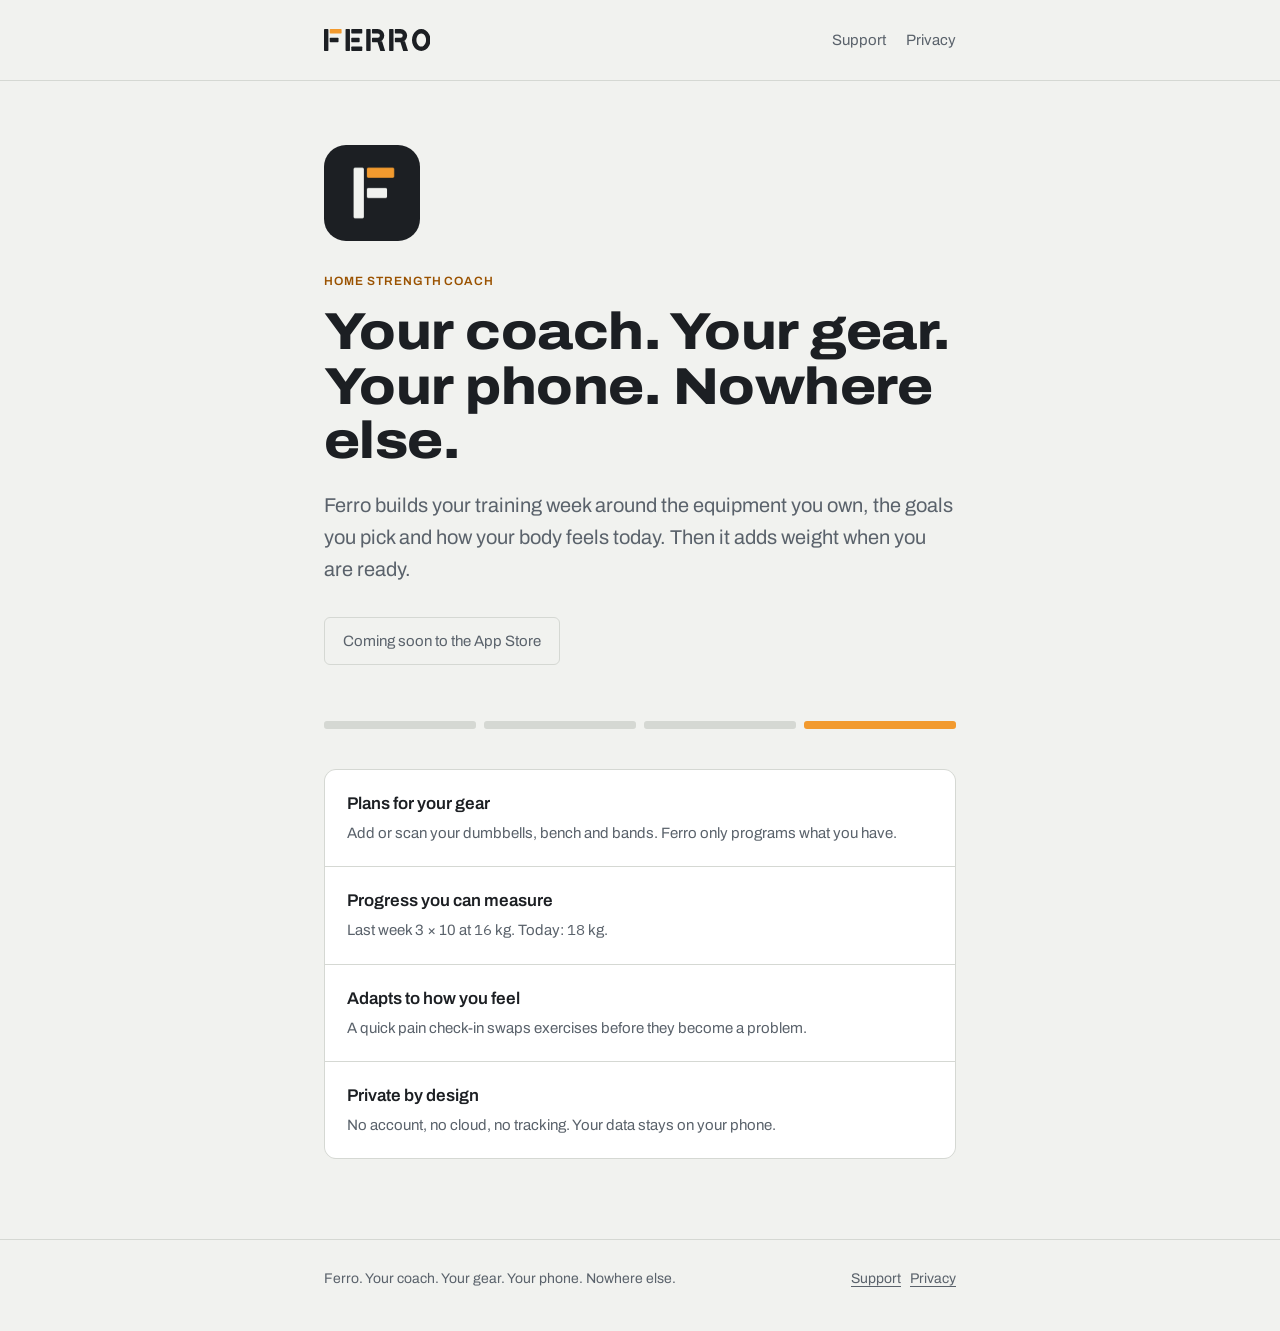
==== index.html @ 876897ce "Add Ferro static site and GitHub Pages workflow Home, support and privacy pages using the Ferro bran" ====
<!doctype html>
<html lang="en">
<head>
<meta charset="utf-8">
<meta name="viewport" content="width=device-width, initial-scale=1">
<title>Ferro: Home Strength Coach</title>
<meta name="description" content="A personal strength coach that lives on your phone. Plans built for your gear, your goals and your body. No account, no cloud.">
<meta name="theme-color" content="#1c1f23">
<meta property="og:title" content="Ferro: Home Strength Coach">
<meta property="og:description" content="A personal strength coach that lives on your phone. Plans built for your gear, your goals and your body. No account, no cloud.">
<meta property="og:image" content="assets/og.png">
<link rel="icon" href="assets/favicon.svg" type="image/svg+xml">
<link rel="apple-touch-icon" href="assets/app-icon.png">
<link rel="preconnect" href="https://fonts.googleapis.com">
<link rel="preconnect" href="https://fonts.gstatic.com" crossorigin>
<link href="https://fonts.googleapis.com/css2?family=Archivo:wdth,wght@100..125,400..800&family=IBM+Plex+Mono:wght@500&display=swap" rel="stylesheet">
<link rel="stylesheet" href="assets/style.css">
</head>
<body>
<header class="site"><div class="wrap">
<a class="logo" href="./"><svg role="img" aria-label="Ferro" xmlns="http://www.w3.org/2000/svg" viewBox="0 0 484 100"><rect x="0" y="0" width="20" height="100" rx="3" fill="currentColor"/><rect x="26" y="0" width="54" height="20" rx="3" fill="#F29A2E"/><rect x="26" y="40" width="40" height="20" rx="3" fill="currentColor"/><rect x="98" y="0" width="20" height="100" rx="3" fill="currentColor"/><rect x="124" y="0" width="50" height="20" rx="3" fill="currentColor"/><rect x="124" y="40" width="38" height="20" rx="3" fill="currentColor"/><rect x="124" y="80" width="50" height="20" rx="3" fill="currentColor"/><rect x="192" y="0" width="20" height="100" rx="3" fill="currentColor"/><path fill="currentColor" fill-rule="evenodd" d="M221,0 H244 A30,30 0 0 1 244,60 H221 A3,3 0 0 1 218,57 V43 A3,3 0 0 1 221,40 H244 A10,10 0 0 0 244,20 H221 A3,3 0 0 1 218,17 V3 A3,3 0 0 1 221,0 Z"/><path fill="currentColor" d="M242,56 L264,56 L278,100 L256,100 Z"/><rect x="296" y="0" width="20" height="100" rx="3" fill="currentColor"/><path fill="currentColor" fill-rule="evenodd" d="M325,0 H348 A30,30 0 0 1 348,60 H325 A3,3 0 0 1 322,57 V43 A3,3 0 0 1 325,40 H348 A10,10 0 0 0 348,20 H325 A3,3 0 0 1 322,17 V3 A3,3 0 0 1 325,0 Z"/><path fill="currentColor" d="M346,56 L368,56 L382,100 L360,100 Z"/><path fill="currentColor" fill-rule="evenodd" d="M442,0 A42,50 0 1 1 441.99,0 Z M442,20 A22,30 0 1 0 442.01,20 Z"/></svg>
</a>
<nav><a href="support.html">Support</a><a href="privacy.html">Privacy</a></nav>
</div></header>
<main><div class="wrap">
<img class="icon" src="assets/app-icon.png" alt="" width="96" height="96">
<p class="label">Home strength coach</p>
<h1>Your coach. Your gear. Your phone. Nowhere else.</h1>
<p class="lead">Ferro builds your training week around the equipment you own, the goals you pick and how your body feels today. Then it adds weight when you are ready.</p>
<span class="soon">Coming soon to the App Store</span>
<div class="plates" aria-hidden="true"><span></span><span></span><span></span><span></span></div>
<ul class="features">
<li><strong>Plans for your gear</strong><span>Add or scan your dumbbells, bench and bands. Ferro only programs what you have.</span></li>
<li><strong>Progress you can measure</strong><span>Last week 3 × 10 at <span class="mono">16</span> kg. Today: <span class="mono">18</span> kg.</span></li>
<li><strong>Adapts to how you feel</strong><span>A quick pain check-in swaps exercises before they become a problem.</span></li>
<li><strong>Private by design</strong><span>No account, no cloud, no tracking. Your data stays on your phone.</span></li>
</ul>
</div></main>
<footer><div class="wrap">
<span>Ferro. Your coach. Your gear. Your phone. Nowhere else.</span>
<span><a href="support.html">Support</a> &nbsp; <a href="privacy.html">Privacy</a></span>
</div></footer>
</body>
</html>
---- assets/style.css ----
:root {
  --iron: #1c1f23; --chalk: #f1f2ef; --ember: #f29a2e;
  --surface: var(--iron); --raised: #262a2f; --line: #3a4047;
  --ink: var(--chalk); --muted: #a3aab2; --accent-ink: var(--ember);
  --sans: "Archivo", system-ui, -apple-system, "Segoe UI", sans-serif;
  --mono: "IBM Plex Mono", ui-monospace, Menlo, monospace;
  color-scheme: dark light;
}
@media (prefers-color-scheme: light) {
  :root { --surface: var(--chalk); --raised: #fff; --line: #d5d8d3;
          --ink: var(--iron); --muted: #5a626b; --accent-ink: #9a5200; }
}
* { box-sizing: border-box; }
html { -webkit-text-size-adjust: 100%; }
body {
  margin: 0; background: var(--surface); color: var(--ink);
  font: 400 17px/1.6 var(--sans);
}
a { color: var(--accent-ink); text-underline-offset: 3px; }
a:focus-visible { outline: 2px solid var(--ember); outline-offset: 2px; border-radius: 3px; }
.wrap { max-width: 680px; margin: 0 auto; padding: 0 24px; }

header.site { padding: 28px 0; border-bottom: 1px solid var(--line); }
header.site .wrap { display: flex; align-items: center; justify-content: space-between; gap: 16px; }
.logo { display: block; color: var(--ink); line-height: 0; }
.logo svg { height: 22px; width: auto; }
nav { display: flex; gap: 20px; font-size: 15px; }
nav a { color: var(--muted); text-decoration: none; }
nav a:hover, nav a[aria-current] { color: var(--ink); }

main { padding: 64px 0 80px; }
h1 { font-weight: 800; font-stretch: 112%; font-size: clamp(36px, 7vw, 52px);
     line-height: 1.05; letter-spacing: -0.01em; margin: 0 0 20px; }
h2 { font-weight: 700; font-size: 22px; line-height: 1.3; margin: 48px 0 12px; }
h3 { font-weight: 600; font-size: 17px; margin: 28px 0 6px; }
p, li { color: var(--ink); }
.lead { font-size: 20px; color: var(--muted); margin: 0 0 32px; max-width: 34em; }
.label { font: 600 12px/16px var(--sans); letter-spacing: .08em; text-transform: uppercase; color: var(--accent-ink); margin: 0 0 16px; }
.mono { font-family: var(--mono); }
.muted { color: var(--muted); }

.icon { width: 96px; height: 96px; border-radius: 22px; display: block; margin: 0 0 32px; }
.btn { display: inline-block; background: var(--ember); color: var(--iron); font-weight: 600;
       padding: 12px 20px; border-radius: 6px; text-decoration: none; }
.soon { display: inline-block; border: 1px solid var(--line); color: var(--muted);
        padding: 11px 18px; border-radius: 6px; font-size: 15px; }

.plates { display: flex; gap: 8px; margin: 56px 0 0; }
.plates span { height: 8px; flex: 1; background: var(--line); border-radius: 3px; }
.plates span:last-child { background: var(--ember); }

.features { list-style: none; padding: 0; margin: 40px 0 0; display: grid; gap: 1px;
            background: var(--line); border: 1px solid var(--line); border-radius: 12px; overflow: hidden; }
.features li { background: var(--raised); padding: 20px 22px; }
.features strong { display: block; font-weight: 600; margin-bottom: 2px; }
.features span { color: var(--muted); font-size: 15px; }

.card { background: var(--raised); border: 1px solid var(--line); border-radius: 12px; padding: 22px; margin: 24px 0; }
.card p { margin: 0 0 8px; } .card p:last-child { margin: 0; }
details { border-top: 1px solid var(--line); padding: 14px 0; }
details:last-of-type { border-bottom: 1px solid var(--line); }
summary { cursor: pointer; font-weight: 600; }
details p { margin: 10px 0 0; color: var(--muted); }

footer { border-top: 1px solid var(--line); padding: 28px 0 40px; font-size: 14px; color: var(--muted); }
footer .wrap { display: flex; flex-wrap: wrap; gap: 8px 20px; justify-content: space-between; }
footer a { color: var(--muted); }
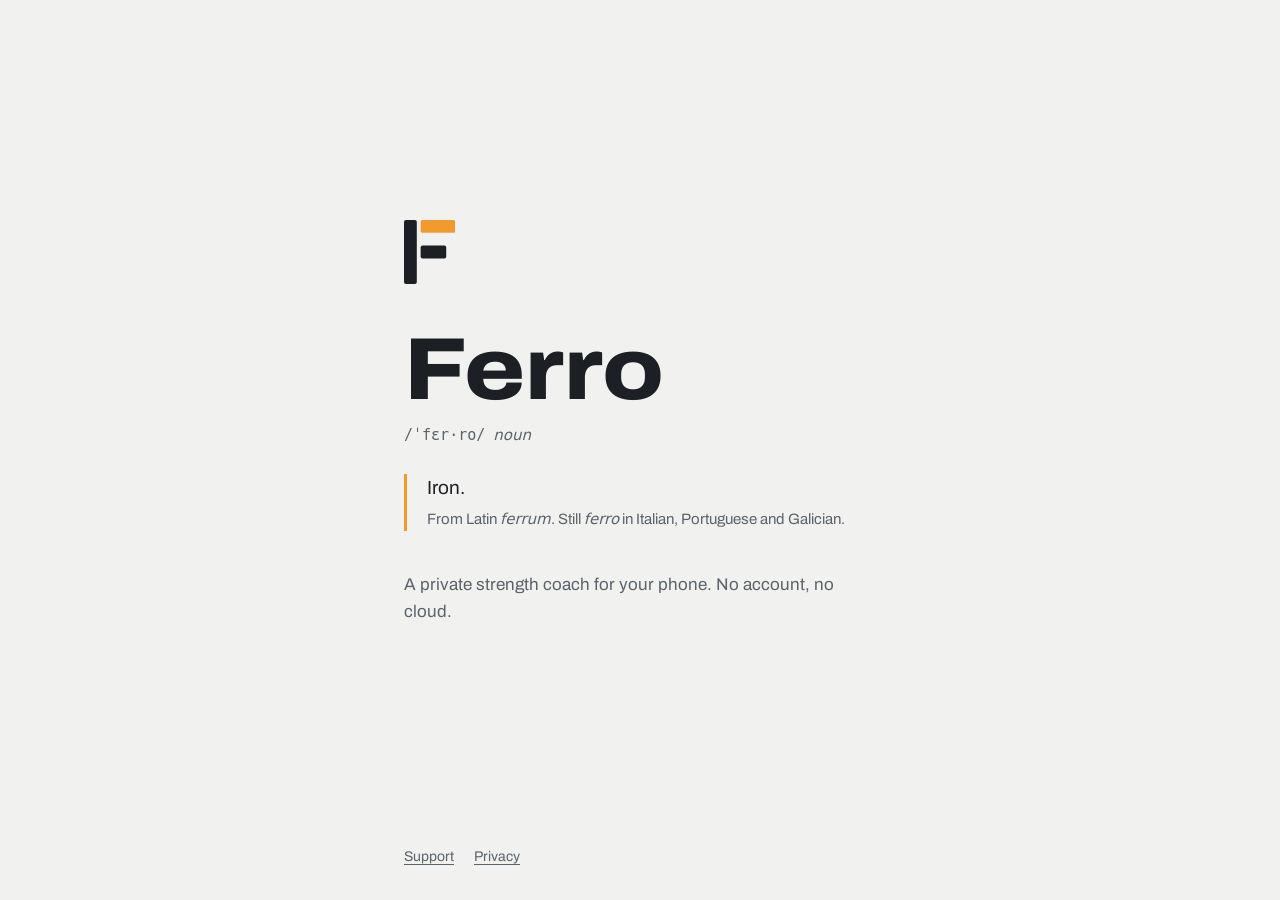
==== commit a3c0b4f0: "Simplify home page and README to logo, name, definition and one line Co-Authored-By: Claude Sonnet 5" ====
--- a/index.html
+++ b/index.html
@@ -3,11 +3,11 @@
 <head>
 <meta charset="utf-8">
 <meta name="viewport" content="width=device-width, initial-scale=1">
-<title>Ferro: Home Strength Coach</title>
-<meta name="description" content="A personal strength coach that lives on your phone. Plans built for your gear, your goals and your body. No account, no cloud.">
+<title>Ferro</title>
+<meta name="description" content="Ferro: a private strength coach for your phone. No account, no cloud.">
 <meta name="theme-color" content="#1c1f23">
-<meta property="og:title" content="Ferro: Home Strength Coach">
-<meta property="og:description" content="A personal strength coach that lives on your phone. Plans built for your gear, your goals and your body. No account, no cloud.">
+<meta property="og:title" content="Ferro">
+<meta property="og:description" content="A private strength coach for your phone. No account, no cloud.">
 <meta property="og:image" content="assets/og.png">
 <link rel="icon" href="assets/favicon.svg" type="image/svg+xml">
 <link rel="apple-touch-icon" href="assets/app-icon.png">
@@ -15,30 +15,30 @@
 <link rel="preconnect" href="https://fonts.gstatic.com" crossorigin>
 <link href="https://fonts.googleapis.com/css2?family=Archivo:wdth,wght@100..125,400..800&family=IBM+Plex+Mono:wght@500&display=swap" rel="stylesheet">
 <link rel="stylesheet" href="assets/style.css">
+<style>
+.home { min-height: 100vh; min-height: 100svh; display: flex; flex-direction: column; }
+.home main { flex: 1; display: flex; align-items: center; padding: 48px 0; }
+.home .wrap { max-width: 520px; width: 100%; }
+.mark { height: 64px; width: auto; color: var(--ink); display: block; margin: 0 0 40px; }
+.home h1 { font-size: clamp(56px, 14vw, 88px); margin: 0 0 8px; letter-spacing: 0; }
+.pron { font: 500 15px/1.4 var(--mono); color: var(--muted); margin: 0 0 28px; }
+.pron em { font-family: var(--sans); font-style: italic; margin-left: 8px; }
+.def { margin: 0 0 40px; padding: 0 0 0 20px; border-left: 3px solid var(--ember); font-size: 19px; line-height: 1.5; }
+.def small { display: block; margin-top: 6px; font-size: 15px; color: var(--muted); }
+.purpose { font-size: 17px; color: var(--muted); margin: 0; }
+.home footer { border: 0; padding: 0 0 32px; }
+.home footer .wrap { justify-content: flex-start; gap: 20px; }
+</style>
 </head>
-<body>
-<header class="site"><div class="wrap">
-<a class="logo" href="./"><svg role="img" aria-label="Ferro" xmlns="http://www.w3.org/2000/svg" viewBox="0 0 484 100"><rect x="0" y="0" width="20" height="100" rx="3" fill="currentColor"/><rect x="26" y="0" width="54" height="20" rx="3" fill="#F29A2E"/><rect x="26" y="40" width="40" height="20" rx="3" fill="currentColor"/><rect x="98" y="0" width="20" height="100" rx="3" fill="currentColor"/><rect x="124" y="0" width="50" height="20" rx="3" fill="currentColor"/><rect x="124" y="40" width="38" height="20" rx="3" fill="currentColor"/><rect x="124" y="80" width="50" height="20" rx="3" fill="currentColor"/><rect x="192" y="0" width="20" height="100" rx="3" fill="currentColor"/><path fill="currentColor" fill-rule="evenodd" d="M221,0 H244 A30,30 0 0 1 244,60 H221 A3,3 0 0 1 218,57 V43 A3,3 0 0 1 221,40 H244 A10,10 0 0 0 244,20 H221 A3,3 0 0 1 218,17 V3 A3,3 0 0 1 221,0 Z"/><path fill="currentColor" d="M242,56 L264,56 L278,100 L256,100 Z"/><rect x="296" y="0" width="20" height="100" rx="3" fill="currentColor"/><path fill="currentColor" fill-rule="evenodd" d="M325,0 H348 A30,30 0 0 1 348,60 H325 A3,3 0 0 1 322,57 V43 A3,3 0 0 1 325,40 H348 A10,10 0 0 0 348,20 H325 A3,3 0 0 1 322,17 V3 A3,3 0 0 1 325,0 Z"/><path fill="currentColor" d="M346,56 L368,56 L382,100 L360,100 Z"/><path fill="currentColor" fill-rule="evenodd" d="M442,0 A42,50 0 1 1 441.99,0 Z M442,20 A22,30 0 1 0 442.01,20 Z"/></svg>
-</a>
-<nav><a href="support.html">Support</a><a href="privacy.html">Privacy</a></nav>
-</div></header>
+<body class="home">
 <main><div class="wrap">
-<img class="icon" src="assets/app-icon.png" alt="" width="96" height="96">
-<p class="label">Home strength coach</p>
-<h1>Your coach. Your gear. Your phone. Nowhere else.</h1>
-<p class="lead">Ferro builds your training week around the equipment you own, the goals you pick and how your body feels today. Then it adds weight when you are ready.</p>
-<span class="soon">Coming soon to the App Store</span>
-<div class="plates" aria-hidden="true"><span></span><span></span><span></span><span></span></div>
-<ul class="features">
-<li><strong>Plans for your gear</strong><span>Add or scan your dumbbells, bench and bands. Ferro only programs what you have.</span></li>
-<li><strong>Progress you can measure</strong><span>Last week 3 × 10 at <span class="mono">16</span> kg. Today: <span class="mono">18</span> kg.</span></li>
-<li><strong>Adapts to how you feel</strong><span>A quick pain check-in swaps exercises before they become a problem.</span></li>
-<li><strong>Private by design</strong><span>No account, no cloud, no tracking. Your data stays on your phone.</span></li>
-</ul>
+<svg class="mark" role="img" aria-label="Ferro logo" xmlns="http://www.w3.org/2000/svg" viewBox="0 0 80 100" ><rect x="0" y="0" width="20" height="100" rx="3" fill="currentColor"/><rect x="26" y="0" width="54" height="20" rx="3" fill="#F29A2E"/><rect x="26" y="40" width="40" height="20" rx="3" fill="currentColor"/></svg>
+
+<h1>Ferro</h1>
+<p class="pron">/ˈfɛr·ro/<em>noun</em></p>
+<p class="def">Iron.<small>From Latin <i>ferrum</i>. Still <i>ferro</i> in Italian, Portuguese and Galician.</small></p>
+<p class="purpose">A private strength coach for your phone. No account, no cloud.</p>
 </div></main>
-<footer><div class="wrap">
-<span>Ferro. Your coach. Your gear. Your phone. Nowhere else.</span>
-<span><a href="support.html">Support</a> &nbsp; <a href="privacy.html">Privacy</a></span>
-</div></footer>
+<footer><div class="wrap"><a href="support.html">Support</a><a href="privacy.html">Privacy</a></div></footer>
 </body>
 </html>
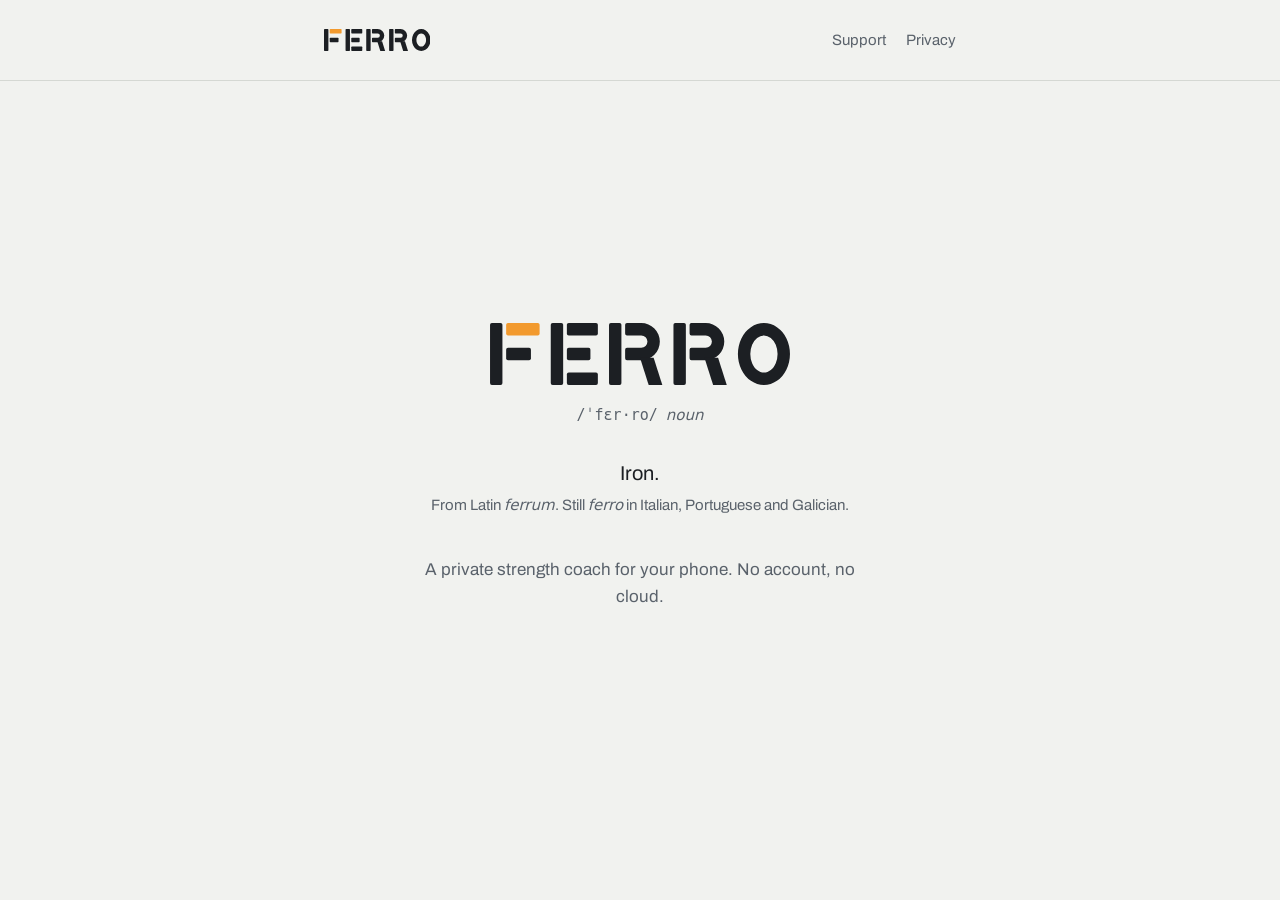
==== commit fb9b60fc: "Center home content and restore top bar with logo and nav Co-Authored-By: Claude Sonnet 5.5 <noreply" ====
--- a/index.html
+++ b/index.html
@@ -17,28 +17,33 @@
 <link rel="stylesheet" href="assets/style.css">
 <style>
 .home { min-height: 100vh; min-height: 100svh; display: flex; flex-direction: column; }
-.home main { flex: 1; display: flex; align-items: center; padding: 48px 0; }
-.home .wrap { max-width: 520px; width: 100%; }
-.mark { height: 64px; width: auto; color: var(--ink); display: block; margin: 0 0 40px; }
-.home h1 { font-size: clamp(56px, 14vw, 88px); margin: 0 0 8px; letter-spacing: 0; }
-.pron { font: 500 15px/1.4 var(--mono); color: var(--muted); margin: 0 0 28px; }
+.home main { flex: 1; display: flex; align-items: center; padding: 48px 0 96px; }
+.home main .wrap { max-width: 520px; width: 100%; }
+.home header.site .wrap { max-width: 680px; text-align: left; }
+.home { text-align: center; }
+.wm { display: block; width: min(300px, 68vw); height: auto; color: var(--ink); margin: 0 auto; }
+.home h1 { margin: 0 0 20px; line-height: 0; }
+.pron { font: 500 15px/1.4 var(--mono); color: var(--muted); margin: 0 0 32px; }
 .pron em { font-family: var(--sans); font-style: italic; margin-left: 8px; }
-.def { margin: 0 0 40px; padding: 0 0 0 20px; border-left: 3px solid var(--ember); font-size: 19px; line-height: 1.5; }
+.def { margin: 0 0 40px; padding: 0; font-size: 20px; line-height: 1.5; }
 .def small { display: block; margin-top: 6px; font-size: 15px; color: var(--muted); }
 .purpose { font-size: 17px; color: var(--muted); margin: 0; }
 .home footer { border: 0; padding: 0 0 32px; }
-.home footer .wrap { justify-content: flex-start; gap: 20px; }
+.home footer .wrap { justify-content: center; gap: 20px; }
 </style>
 </head>
 <body class="home">
+<header class="site"><div class="wrap">
+<a class="logo" href="./"><svg role="img" aria-label="Ferro" xmlns="http://www.w3.org/2000/svg" viewBox="0 0 484 100"><rect x="0" y="0" width="20" height="100" rx="3" fill="currentColor"/><rect x="26" y="0" width="54" height="20" rx="3" fill="#F29A2E"/><rect x="26" y="40" width="40" height="20" rx="3" fill="currentColor"/><rect x="98" y="0" width="20" height="100" rx="3" fill="currentColor"/><rect x="124" y="0" width="50" height="20" rx="3" fill="currentColor"/><rect x="124" y="40" width="38" height="20" rx="3" fill="currentColor"/><rect x="124" y="80" width="50" height="20" rx="3" fill="currentColor"/><rect x="192" y="0" width="20" height="100" rx="3" fill="currentColor"/><path fill="currentColor" fill-rule="evenodd" d="M221,0 H244 A30,30 0 0 1 244,60 H221 A3,3 0 0 1 218,57 V43 A3,3 0 0 1 221,40 H244 A10,10 0 0 0 244,20 H221 A3,3 0 0 1 218,17 V3 A3,3 0 0 1 221,0 Z"/><path fill="currentColor" d="M242,56 L264,56 L278,100 L256,100 Z"/><rect x="296" y="0" width="20" height="100" rx="3" fill="currentColor"/><path fill="currentColor" fill-rule="evenodd" d="M325,0 H348 A30,30 0 0 1 348,60 H325 A3,3 0 0 1 322,57 V43 A3,3 0 0 1 325,40 H348 A10,10 0 0 0 348,20 H325 A3,3 0 0 1 322,17 V3 A3,3 0 0 1 325,0 Z"/><path fill="currentColor" d="M346,56 L368,56 L382,100 L360,100 Z"/><path fill="currentColor" fill-rule="evenodd" d="M442,0 A42,50 0 1 1 441.99,0 Z M442,20 A22,30 0 1 0 442.01,20 Z"/></svg>
+</a>
+<nav><a href="support.html">Support</a><a href="privacy.html">Privacy</a></nav>
+</div></header>
 <main><div class="wrap">
-<svg class="mark" role="img" aria-label="Ferro logo" xmlns="http://www.w3.org/2000/svg" viewBox="0 0 80 100" ><rect x="0" y="0" width="20" height="100" rx="3" fill="currentColor"/><rect x="26" y="0" width="54" height="20" rx="3" fill="#F29A2E"/><rect x="26" y="40" width="40" height="20" rx="3" fill="currentColor"/></svg>
-
-<h1>Ferro</h1>
+<h1><svg class="wm" role="img" aria-label="Ferro" xmlns="http://www.w3.org/2000/svg" viewBox="0 0 484 100"><rect x="0" y="0" width="20" height="100" rx="3" fill="currentColor"/><rect x="26" y="0" width="54" height="20" rx="3" fill="#F29A2E"/><rect x="26" y="40" width="40" height="20" rx="3" fill="currentColor"/><rect x="98" y="0" width="20" height="100" rx="3" fill="currentColor"/><rect x="124" y="0" width="50" height="20" rx="3" fill="currentColor"/><rect x="124" y="40" width="38" height="20" rx="3" fill="currentColor"/><rect x="124" y="80" width="50" height="20" rx="3" fill="currentColor"/><rect x="192" y="0" width="20" height="100" rx="3" fill="currentColor"/><path fill="currentColor" fill-rule="evenodd" d="M221,0 H244 A30,30 0 0 1 244,60 H221 A3,3 0 0 1 218,57 V43 A3,3 0 0 1 221,40 H244 A10,10 0 0 0 244,20 H221 A3,3 0 0 1 218,17 V3 A3,3 0 0 1 221,0 Z"/><path fill="currentColor" d="M242,56 L264,56 L278,100 L256,100 Z"/><rect x="296" y="0" width="20" height="100" rx="3" fill="currentColor"/><path fill="currentColor" fill-rule="evenodd" d="M325,0 H348 A30,30 0 0 1 348,60 H325 A3,3 0 0 1 322,57 V43 A3,3 0 0 1 325,40 H348 A10,10 0 0 0 348,20 H325 A3,3 0 0 1 322,17 V3 A3,3 0 0 1 325,0 Z"/><path fill="currentColor" d="M346,56 L368,56 L382,100 L360,100 Z"/><path fill="currentColor" fill-rule="evenodd" d="M442,0 A42,50 0 1 1 441.99,0 Z M442,20 A22,30 0 1 0 442.01,20 Z"/></svg>
+</h1>
 <p class="pron">/ˈfɛr·ro/<em>noun</em></p>
 <p class="def">Iron.<small>From Latin <i>ferrum</i>. Still <i>ferro</i> in Italian, Portuguese and Galician.</small></p>
 <p class="purpose">A private strength coach for your phone. No account, no cloud.</p>
 </div></main>
-<footer><div class="wrap"><a href="support.html">Support</a><a href="privacy.html">Privacy</a></div></footer>
 </body>
 </html>
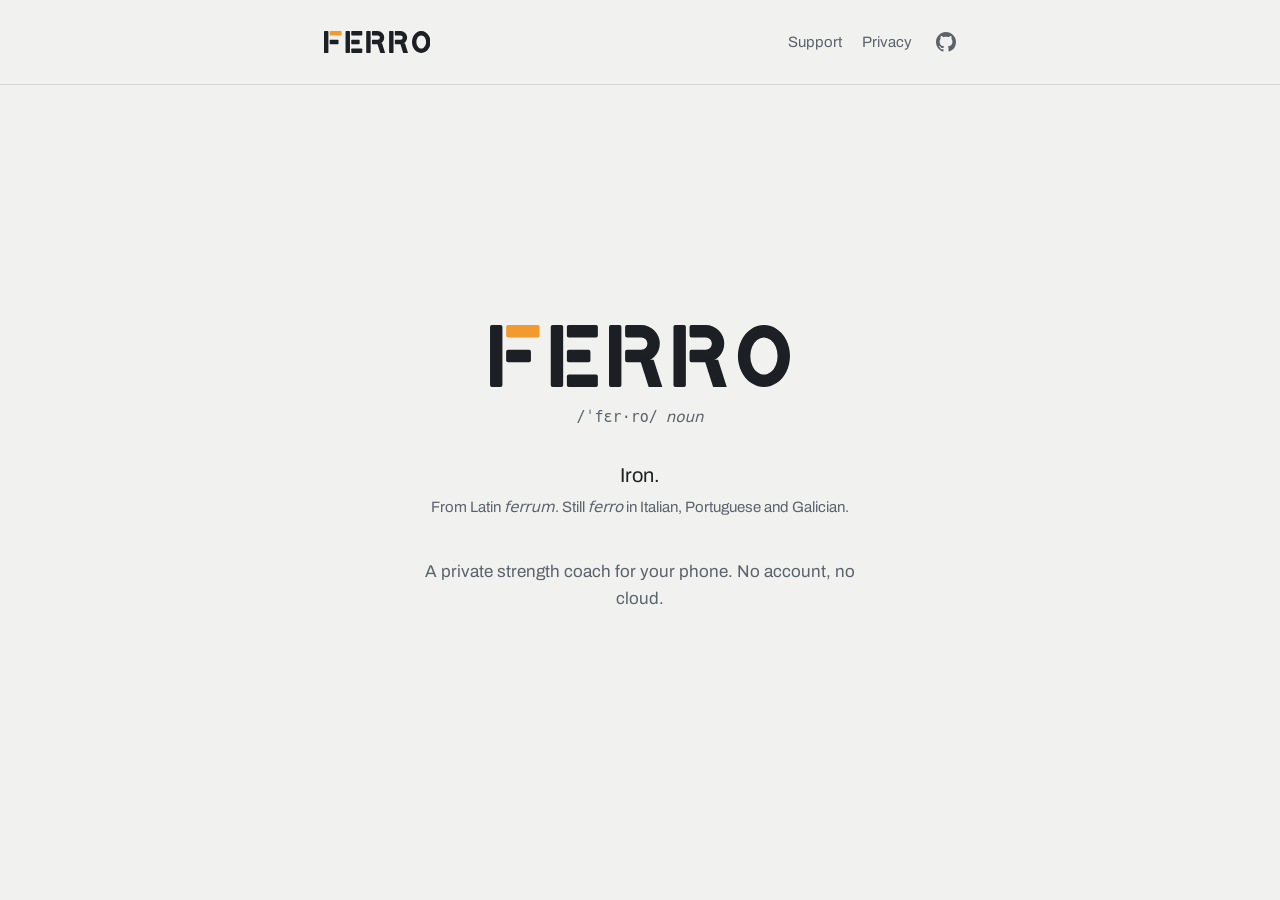
==== commit f952c364: "Add GitHub icon linking to the source code in the top bar Co-Authored-By: Claude Sonnet 5.5 <noreply" ====
--- a/index.html
+++ b/index.html
@@ -36,7 +36,7 @@
 <header class="site"><div class="wrap">
 <a class="logo" href="./"><svg role="img" aria-label="Ferro" xmlns="http://www.w3.org/2000/svg" viewBox="0 0 484 100"><rect x="0" y="0" width="20" height="100" rx="3" fill="currentColor"/><rect x="26" y="0" width="54" height="20" rx="3" fill="#F29A2E"/><rect x="26" y="40" width="40" height="20" rx="3" fill="currentColor"/><rect x="98" y="0" width="20" height="100" rx="3" fill="currentColor"/><rect x="124" y="0" width="50" height="20" rx="3" fill="currentColor"/><rect x="124" y="40" width="38" height="20" rx="3" fill="currentColor"/><rect x="124" y="80" width="50" height="20" rx="3" fill="currentColor"/><rect x="192" y="0" width="20" height="100" rx="3" fill="currentColor"/><path fill="currentColor" fill-rule="evenodd" d="M221,0 H244 A30,30 0 0 1 244,60 H221 A3,3 0 0 1 218,57 V43 A3,3 0 0 1 221,40 H244 A10,10 0 0 0 244,20 H221 A3,3 0 0 1 218,17 V3 A3,3 0 0 1 221,0 Z"/><path fill="currentColor" d="M242,56 L264,56 L278,100 L256,100 Z"/><rect x="296" y="0" width="20" height="100" rx="3" fill="currentColor"/><path fill="currentColor" fill-rule="evenodd" d="M325,0 H348 A30,30 0 0 1 348,60 H325 A3,3 0 0 1 322,57 V43 A3,3 0 0 1 325,40 H348 A10,10 0 0 0 348,20 H325 A3,3 0 0 1 322,17 V3 A3,3 0 0 1 325,0 Z"/><path fill="currentColor" d="M346,56 L368,56 L382,100 L360,100 Z"/><path fill="currentColor" fill-rule="evenodd" d="M442,0 A42,50 0 1 1 441.99,0 Z M442,20 A22,30 0 1 0 442.01,20 Z"/></svg>
 </a>
-<nav><a href="support.html">Support</a><a href="privacy.html">Privacy</a></nav>
+<nav><a href="support.html">Support</a><a href="privacy.html">Privacy</a><a class="gh" href="https://github.com/xoanmi/ferro-site" aria-label="Source code on GitHub" title="Source code"><svg viewBox="0 0 16 16" width="20" height="20" aria-hidden="true" fill="currentColor"><path d="M8 0C3.58 0 0 3.58 0 8c0 3.54 2.29 6.53 5.47 7.59.4.07.55-.17.55-.38 0-.19-.01-.82-.01-1.49-2.01.37-2.53-.49-2.69-.94-.09-.23-.48-.94-.82-1.13-.28-.15-.68-.52-.01-.53.63-.01 1.08.58 1.23.82.72 1.21 1.87.87 2.33.66.07-.52.28-.87.51-1.07-1.78-.2-3.64-.89-3.64-3.95 0-.87.31-1.59.82-2.15-.08-.2-.36-1.02.08-2.12 0 0 .67-.21 2.2.82.64-.18 1.32-.27 2-.27s1.36.09 2 .27c1.53-1.04 2.2-.82 2.2-.82.44 1.1.16 1.92.08 2.12.51.56.82 1.27.82 2.15 0 3.07-1.87 3.75-3.65 3.95.29.25.54.73.54 1.48 0 1.07-.01 1.93-.01 2.2 0 .21.15.46.55.38A8.01 8.01 0 0 0 16 8c0-4.42-3.58-8-8-8z"/></svg></a></nav>
 </div></header>
 <main><div class="wrap">
 <h1><svg class="wm" role="img" aria-label="Ferro" xmlns="http://www.w3.org/2000/svg" viewBox="0 0 484 100"><rect x="0" y="0" width="20" height="100" rx="3" fill="currentColor"/><rect x="26" y="0" width="54" height="20" rx="3" fill="#F29A2E"/><rect x="26" y="40" width="40" height="20" rx="3" fill="currentColor"/><rect x="98" y="0" width="20" height="100" rx="3" fill="currentColor"/><rect x="124" y="0" width="50" height="20" rx="3" fill="currentColor"/><rect x="124" y="40" width="38" height="20" rx="3" fill="currentColor"/><rect x="124" y="80" width="50" height="20" rx="3" fill="currentColor"/><rect x="192" y="0" width="20" height="100" rx="3" fill="currentColor"/><path fill="currentColor" fill-rule="evenodd" d="M221,0 H244 A30,30 0 0 1 244,60 H221 A3,3 0 0 1 218,57 V43 A3,3 0 0 1 221,40 H244 A10,10 0 0 0 244,20 H221 A3,3 0 0 1 218,17 V3 A3,3 0 0 1 221,0 Z"/><path fill="currentColor" d="M242,56 L264,56 L278,100 L256,100 Z"/><rect x="296" y="0" width="20" height="100" rx="3" fill="currentColor"/><path fill="currentColor" fill-rule="evenodd" d="M325,0 H348 A30,30 0 0 1 348,60 H325 A3,3 0 0 1 322,57 V43 A3,3 0 0 1 325,40 H348 A10,10 0 0 0 348,20 H325 A3,3 0 0 1 322,17 V3 A3,3 0 0 1 325,0 Z"/><path fill="currentColor" d="M346,56 L368,56 L382,100 L360,100 Z"/><path fill="currentColor" fill-rule="evenodd" d="M442,0 A42,50 0 1 1 441.99,0 Z M442,20 A22,30 0 1 0 442.01,20 Z"/></svg>
--- a/assets/style.css
+++ b/assets/style.css
@@ -65,3 +65,8 @@
 footer { border-top: 1px solid var(--line); padding: 28px 0 40px; font-size: 14px; color: var(--muted); }
 footer .wrap { display: flex; flex-wrap: wrap; gap: 8px 20px; justify-content: space-between; }
 footer a { color: var(--muted); }
+
+nav { align-items: center; }
+nav .gh { display: inline-flex; line-height: 0; padding: 4px; margin-right: -4px; border-radius: 3px; }
+nav .gh:hover { color: var(--ink); }
+nav .gh:focus-visible { outline: 2px solid var(--ember); outline-offset: 2px; }
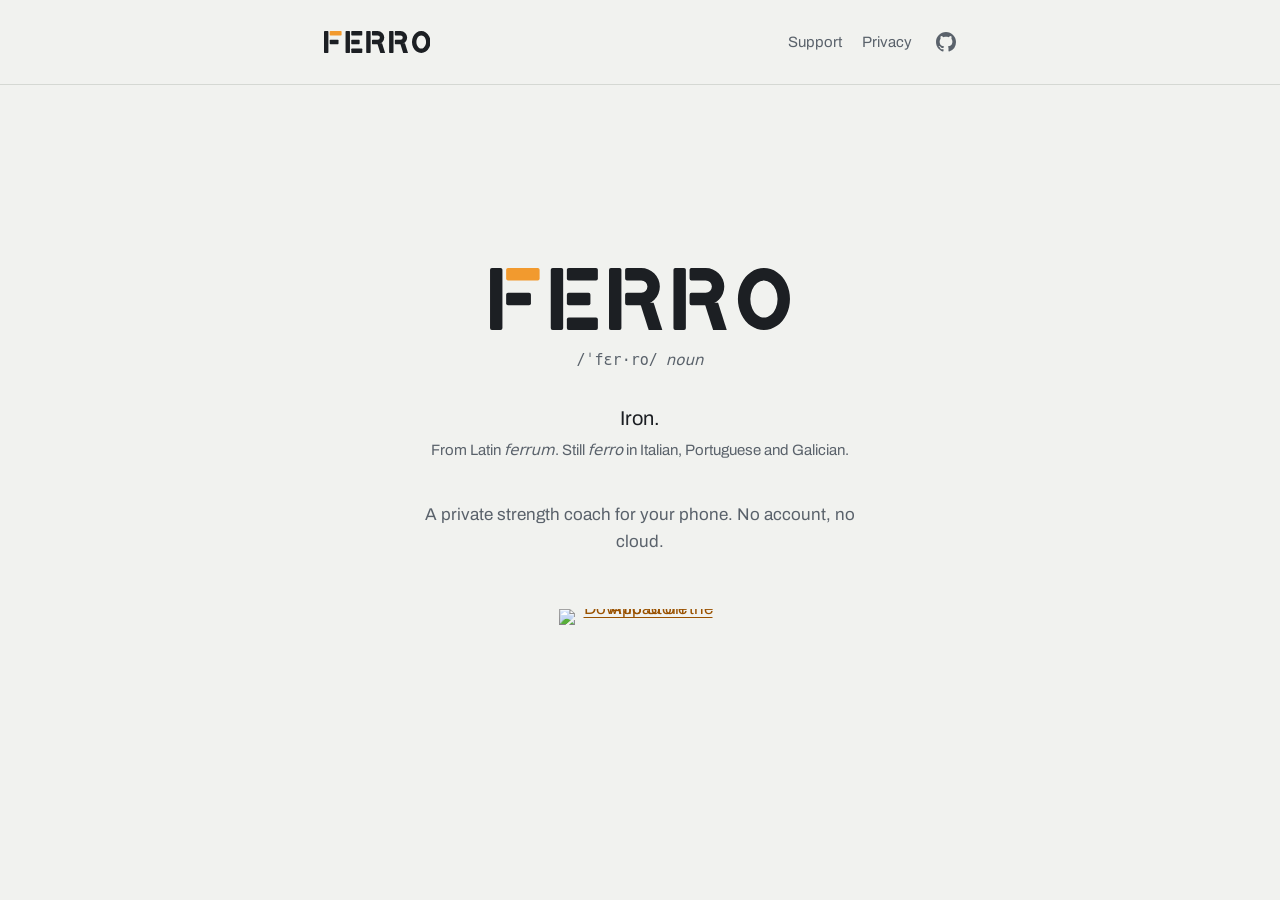
==== commit 67b30d79: "Add App Store download badge to the home page Uses Apple's official black "Download on the App Store" ====
--- a/index.html
+++ b/index.html
@@ -6,6 +6,7 @@
 <title>Ferro</title>
 <meta name="description" content="Ferro: a private strength coach for your phone. No account, no cloud.">
 <meta name="theme-color" content="#1c1f23">
+<meta name="apple-itunes-app" content="app-id=6822247743">
 <meta property="og:title" content="Ferro">
 <meta property="og:description" content="A private strength coach for your phone. No account, no cloud.">
 <meta property="og:image" content="assets/og.png">
@@ -28,6 +29,9 @@
 .def { margin: 0 0 40px; padding: 0; font-size: 20px; line-height: 1.5; }
 .def small { display: block; margin-top: 6px; font-size: 15px; color: var(--muted); }
 .purpose { font-size: 17px; color: var(--muted); margin: 0; }
+.download { margin: 40px 0 0; }
+.download a { display: inline-block; line-height: 0; padding: 6px; border-radius: 12px; }
+.download img { display: block; height: 54px; width: auto; }
 .home footer { border: 0; padding: 0 0 32px; }
 .home footer .wrap { justify-content: center; gap: 20px; }
 </style>
@@ -44,6 +48,9 @@
 <p class="pron">/ˈfɛr·ro/<em>noun</em></p>
 <p class="def">Iron.<small>From Latin <i>ferrum</i>. Still <i>ferro</i> in Italian, Portuguese and Galician.</small></p>
 <p class="purpose">A private strength coach for your phone. No account, no cloud.</p>
+<section class="download" aria-label="Download">
+<a href="https://apps.apple.com/us/app/ferro-app/id6822247743"><img src="https://tools.applemarketingtools.com/api/badges/download-on-the-app-store/black/en-us?size=250x83" alt="Download on the App Store" width="163" height="54"></a>
+</section>
 </div></main>
 </body>
 </html>
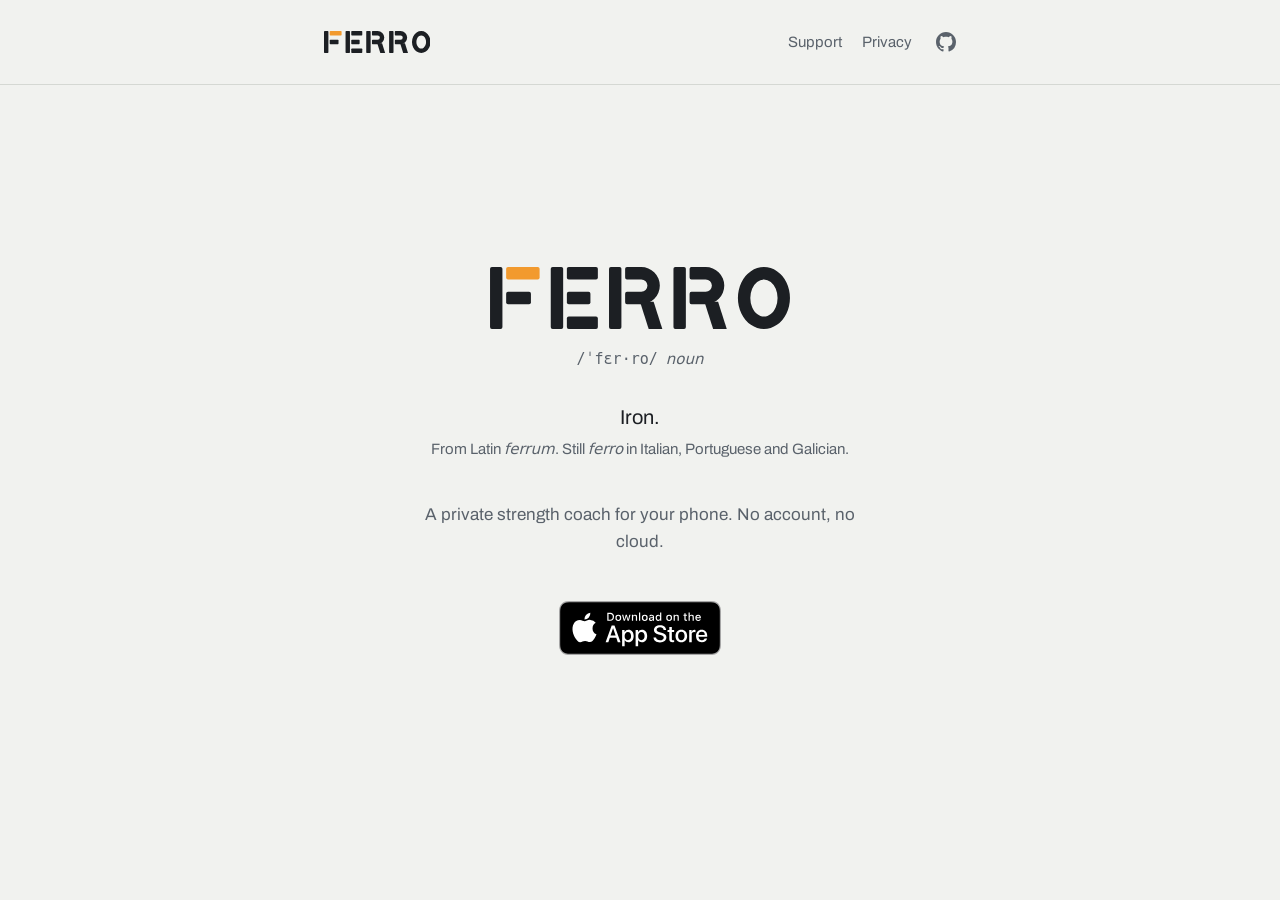
==== commit 1611f8c1: "Self-host Apple's App Store badge SVG The hotlinked badge from Apple's marketing tools did not rende" ====
--- a/index.html
+++ b/index.html
@@ -49,7 +49,7 @@
 <p class="def">Iron.<small>From Latin <i>ferrum</i>. Still <i>ferro</i> in Italian, Portuguese and Galician.</small></p>
 <p class="purpose">A private strength coach for your phone. No account, no cloud.</p>
 <section class="download" aria-label="Download">
-<a href="https://apps.apple.com/us/app/ferro-app/id6822247743"><img src="https://tools.applemarketingtools.com/api/badges/download-on-the-app-store/black/en-us?size=250x83" alt="Download on the App Store" width="163" height="54"></a>
+<a href="https://apps.apple.com/us/app/ferro-app/id6822247743"><img src="assets/app-store-badge.svg" alt="Download on the App Store" width="162" height="54"></a>
 </section>
 </div></main>
 </body>
